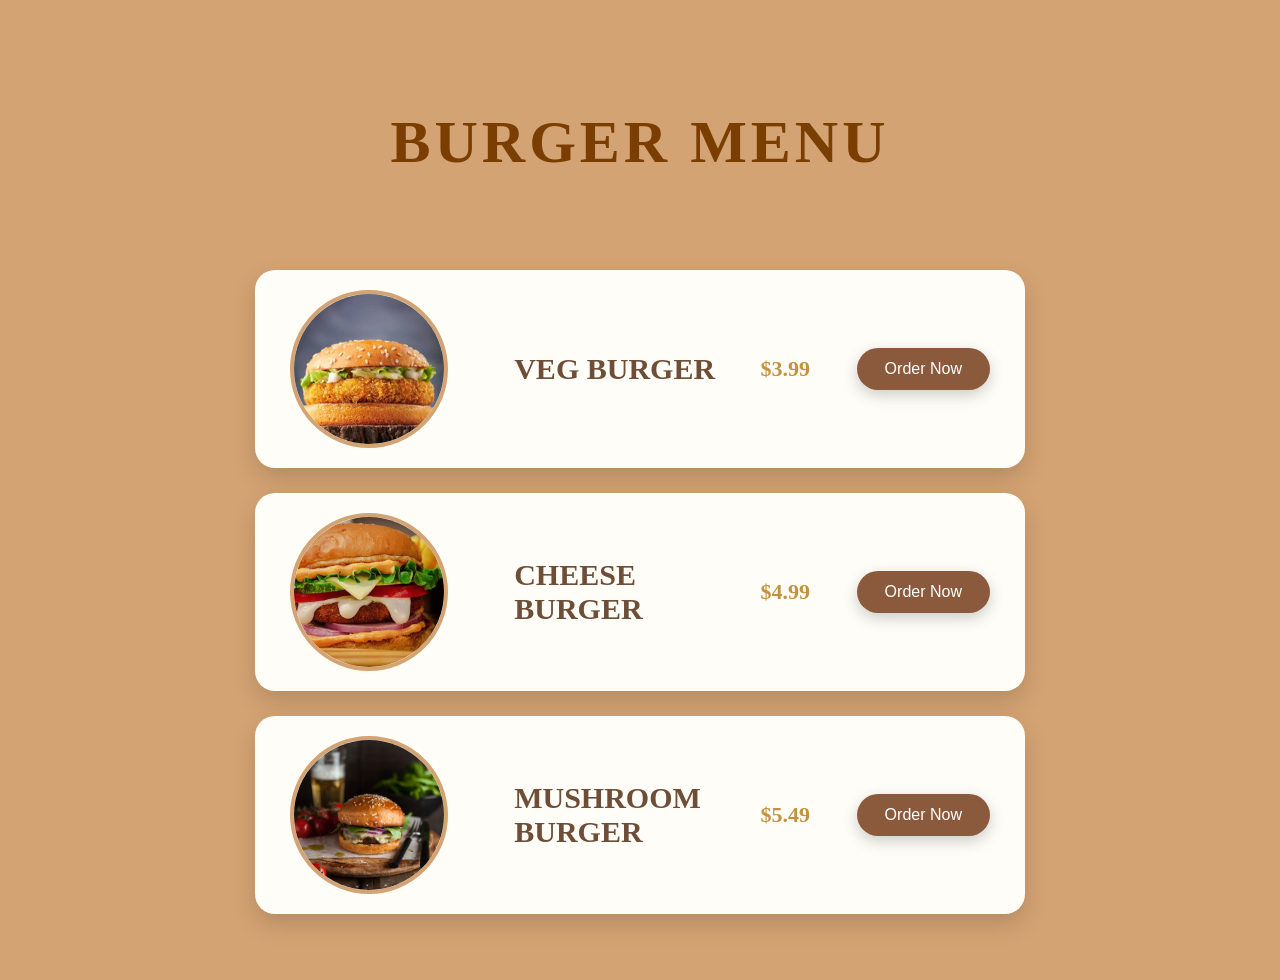
==== Burger.html @ 8842f86b "Frontend Completed" ====
<!DOCTYPE html>
<html lang="en">

<head>
    <meta charset="UTF-8">
    <title>Burger Menu</title>
    <link rel="stylesheet" href="CSS.css">
</head>

<body>

<section id="burger-menu">

<div class="title-box">
    <h1 class="burger-title">BURGER MENU</h1>
</div>

<div class="burger-panel">
    <img src="veg burger.jpg" alt="Veg Burger">
    <h3>VEG BURGER</h3>
    <p class="price">$3.99</p>
   <button class="order-btn" onclick="openPopup()">
    Order Now
</button>
</div>

<div class="burger-panel">
    <img src="Veg cheese burger.jpg" alt="Cheese Burger">
    <h3>CHEESE BURGER</h3>
    <p class="price">$4.99</p>
    <button class="order-btn" onclick="openPopup()">
    Order Now
</button>
</div>

<div class="burger-panel">
    <img src="mushrooms burger.jpg" alt="Mushroom Burger">
    <h3>MUSHROOM BURGER</h3>
    <p class="price">$5.49</p>
    <button class="order-btn" onclick="openPopup()">
    Order Now
</button>
</div>

</section>

<!-- Popup -->
<div id="orderPopup" class="popup">

    <div class="popup-content">
        <h2>☕ Order Confirmed!</h2>
        <p>Thank you for your order.</p>
        <p>Your delicious burger is being prepared.</p>
        <button onclick="closePopup()">OK</button>
    </div>
</div>

<script src="Java.js"></script>

</body>
</html>
---- CSS.css ----
:root{
    --brown:#6F4E37;
    --gold:#C4923E;
    --cream:#FFF8F0;
    --shadow:0 10px 25px rgba(0,0,0,.15);
    --radius:20px;
}

html{
    scroll-behavior:smooth;
}

*{
    transition:.3s;
}

body{
font-family:Bahnshrift Lights;
background:#FFF8F0;
color:#333;
margin:0;
}

nav{
display:flex;
justify-content:space-between;
align-items:center;
padding:20px 60px;
background:#6F4E37;
color:white;
}

nav ul {
    list-style: none;
    display: flex;
    gap: 100px;
    margin: 0;
    padding: 0;
}

nav ul li a {
    display: inline-block;
    padding: 20px 55px;
    background-color: #C4923E;
    color: white;
    text-decoration: none;
    border-radius: 20px;
    font-weight: bold;
    transition: 0.3s;
}

nav ul li a:hover {
    background-color: #8B5A2B;
    transform: translateY(-3px);
}

.hero {
    height: 90vh;
    display: flex;
    flex-direction: column;
    justify-content: center;
    align-items: center;
    font-size: 40px;   
    font-family: Impact;

    background-image: url("background.jpg");
    background-repeat: no-repeat;
    background-position: center;
    background-size: cover;

    color: #C4923E;
    text-align: center;
}

.hero h1 {
    font-size: 70px;
    color: #C4923E;
    font-weight: bold;
    -webkit-text-stroke: 2px #4E342E;

    animation: fadeUp 1.5s ease;
}

button{
    padding:12px 25px;
    background:#D97706;
    border:none;
    color:white;
    border-radius:30px;
    cursor:pointer;
    transition:.3s;

    box-shadow:0 5px 15px rgba(0,0,0,.2);
}

button:hover{
transform:scale(1.05);
box-shadow:0 8px 20px rgba(0,0,0,.3);
}

#menu {
    background-color: #F5E6D3;
    padding: 60px 20px;
    border-radius: 20px;
    margin: 40px;
    box-shadow: 0 4px 15px rgba(0, 0, 0, 0.2);
}

.card{
background:white;
padding:20px;
border-radius:15px;
box-shadow:0 5px 20px rgba(0,0,0,.1);
transition:.3s;
}

.card:hover{
transform:translateY(-8px);
}

.menu-categories{
    display:flex;
    justify-content:center;
    gap:30px;
    margin:40px 0;
    flex-wrap:wrap;
}

.category-card{
    width:250px;
    background:#FFF8F0;
    border-radius:15px;
    padding:25px;
    text-align:center;
    box-shadow:0 4px 12px rgba(0,0,0,0.15);
    transition:0.3s;
    cursor:pointer;
}

.category-card:hover{
    transform:translateY(-8px);
    background:#C4923E;
    color:white;
}

.category-card h3{
    font-size:28px;
    margin-bottom:10px;
}

.category-card p{
    font-size:16px;
    line-height:1.5;
}

#contact{
    background:#F8F1E7;
    padding:80px 50px;
}

.contact-title{
    text-align:center;
    font-size:50px;
    color:#6F4E37;
    margin-bottom:50px;
}

.contact-container{
    display:flex;
    justify-content:center;
    gap:35px;
    flex-wrap:wrap;
}

.contact-card{
    width:280px;
    background:white;
    padding:35px;
    border-radius:20px;
    text-align:center;
    box-shadow:0 10px 25px rgba(0,0,0,.15);
    transition:.4s;
}

.contact-card h3{
    font-size:28px;
    color:#6F4E37;
    margin-bottom:20px;
}

.contact-card p{
    font-size:18px;
    color:#555;
    line-height:1.8;
}

.contact-card:hover{
    transform:translateY(-15px);
    background:#C4923E;
    color:white;
    box-shadow:0 18px 40px rgba(0,0,0,.25);
}

.contact-card:hover h3{
    color:white;
}

.contact-card:hover p{
    color:white;
}

.category-link{
    text-decoration: none;
    color: inherit;
}

.category-card img {
    width: 100%;
    height: 200px;
    object-fit: cover;
    display: block;
    margin: 20px auto;
    border-radius: 50%;
}

.coffee-card:hover{
    transform:translateY(-10px);
    box-shadow:0 20px 35px rgba(0,0,0,.25);
}

.coffee-card:hover img{
    transform:scale(1.08);
    transition:.3s;
}

.coffee-card button:hover{
    background:#6F4E37;
}

.coffee-title{
    text-align: center;
    font-size: 50px;
    color: #6F4E37;
    margin-bottom: 20px;
}

.coffee-categories{
    display:flex;
    justify-content:center;
    gap:30px;
    flex-wrap:wrap;
    margin-top:50px;
}

#coffee-menu{
    background-color: #9A7B4F;
    min-height: 100vh;
    padding: 40px;
}

.coffee-panel{
    display: flex;
    align-items: center;
    justify-content: space-between;
    width: 650px;
    background: #FFF8F0;
    border-radius: 18px;
    padding: 20px 30px;
    box-shadow: 0 8px 20px rgba(0,0,0,.15);
    transition: .3s;
    margin: 20px auto;
}

.coffee-panel img{
    width: 150px;
    height: 150px;
    border-radius: 50%;
    object-fit: cover;
    margin-right: 30px;
    flex-shrink: 0;
}

.coffee-panel h3{
    width: 180px;
    font-size: 24px;
    color: #6F4E37;
}

.coffee-panel:hover{
    transform:translateY(-10px);
    box-shadow:0 15px 30px rgba(0,0,0,.25);
}

.coffee-panel:hover img{
    transform:scale(1.08);
    transition:.4s;
}

.coffee-link{
    text-decoration:none;
    color:inherit;
}

.price{
    width: 80px;
    text-align: left;
    font-size: 22px;
    color: #C4923E;
    font-weight: bold;
}

.order-btn{
    background:#8B5A3C;
    color:white;
    border:none;
    border-radius:30px;
    padding:12px 28px;
    min-width:130px;
    font-size:16px;
    cursor:pointer;
    box-shadow:0 5px 15px rgba(0,0,0,.2);
}

.order-btn:hover{
    background:#D9779B;
    transform:scale(1.05);
}

.popup{
    display:none;
    position:fixed;
    top:0;
    left:0;
    width:100%;
    height:100%;
    background:rgba(0,0,0,.6);
    justify-content:center;
    align-items:center;
    z-index:1000;
}

.popup-content{
    background:#FFF8F0;
    padding:40px;
    border-radius:20px;
    text-align:center;
    width:350px;
    box-shadow:0 15px 35px rgba(0,0,0,.3);
}

.popup-content h2{
    color:#6F4E37;
    margin-bottom:15px;
}

.popup-content p{
    font-size:18px;
    color:#555;
}

.burger-title{
    text-align:center;
    font-size:60px;
    color:#7A3E00;
    letter-spacing:4px;
    text-transform:uppercase;
    font-weight:bold;
    padding:15px 0;
    border-top:3px solid #D4A373;
    border-bottom:3px solid #D4A373;
    display:inline-block;
}

.title-box{
    text-align:center;
}

#burger-menu{
    background-color:#D4A373;
    min-height:100vh;
    padding:40px;
}
.burger-categories{
    display:flex;
    justify-content:center;
    gap:30px;
    flex-wrap:wrap;
    margin-top:50px;
}

.burger-panel{
    display:flex;
    align-items:center;
    justify-content:space-between;
    width:700px;
    background:#FFFDF8;
    border-radius:20px;
    padding:20px 35px;
    box-shadow:0 10px 25px rgba(0,0,0,.15);
    transition:.3s;
    margin:25px auto;
}

.burger-panel img{
    width:150px;
    height:150px;
    margin-right:50px;
    border-radius:50%;
    object-fit:cover;
    border:4px solid #D4A373;
    transition:.3s;
}

.burger-panel h3{
    width:230px;
    font-size:30px;
    color:#6F4E37;
}

.burger-panel:hover{
    transform:translateY(-10px);
    box-shadow:0 15px 30px rgba(0,0,0,.25);
}

.burger-panel:hover img{
    transform:scale(1.08);
    transition:.4s;
}

.burger-link{
    text-decoration:none;
    color:inherit;
}

.dessert-title{
    text-align:center;
    font-size:60px;
    color:#FF6EC7;
    letter-spacing:4px;
    text-transform:uppercase;
    font-weight:bold;
    padding:15px 0;
    border-top:3px solid #D4A373;
    border-bottom:3px solid #D4A373;
    display:inline-block;
}

.title-box{
    text-align:center;
}

#dessert-menu{
    background-color:#FADCE5;
    min-height:100vh;
    padding:40px;
}

.eggless{
    display: block;
    font-size: 18px;
    font-weight: normal;
    color: #C45A8B;
    margin-top: 5px;
}

.dessert-categories{
    display:flex;
    justify-content:center;
    gap:30px;
    flex-wrap:wrap;
    margin-top:50px;
}

.dessert-panel{
    display:flex;
    align-items:center;
    justify-content:space-between;
    width:700px;
    background:#FFFDF8;
    border-radius:20px;
    padding:20px 35px;
    box-shadow:0 10px 25px rgba(0,0,0,.15);
    transition:.3s;
    margin:25px auto;
}

.dessert-panel img{
    width:150px;
    height:150px;
    margin-right:50px;
    border-radius:50%;
    object-fit:cover;
    border:4px solid #FBA0E3;
    transition:.3s;
}

.dessert-panel h3{
    width:230px;
    font-size:30px;
    color:#C45A8B;
}

.dessert-panel:hover{
    transform:translateY(-10px);
    box-shadow:0 15px 30px rgba(0,0,0,.25);
}

.dessert-panel:hover img{
    transform:scale(1.08);
    transition:.4s;
}

.dessert-link{
    text-decoration:none;
    color:inherit;
}

footer{
    background:#4E342E;
    color:white;
    text-align:center;
    padding:50px 20px;
}

.footer-content h2{
    font-size:36px;
    margin-bottom:10px;
}

.footer-content p{
    font-size:18px;
    margin:8px 0;
}

.footer-links{
    margin:25px 0;
}

.footer-links a{
    color:#C4923E;
    text-decoration:none;
    margin:0 20px;
    font-size:18px;
    font-weight:bold;
}

.footer-links a:hover{
    color:white;
}

footer hr{
    width:70%;
    margin:30px auto;
    border:1px solid #C4923E;
}

.copyright{
    color:#DDD;
    font-size:16px;
}

@media (max-width:768px){

nav{
flex-direction:column;
}

.hero h1{
font-size:42px;
}

.category-card{
width:90%;
}

.coffee-panel,
.burger-panel,
.dessert-panel{
width:95%;
flex-direction:column;
text-align:center;
}

}

@keyframes fadeUp{
    from{
        opacity: 0;
        transform: translateY(40px);
    }
    to{
        opacity: 1;
        transform: translateY(0);
    }
}
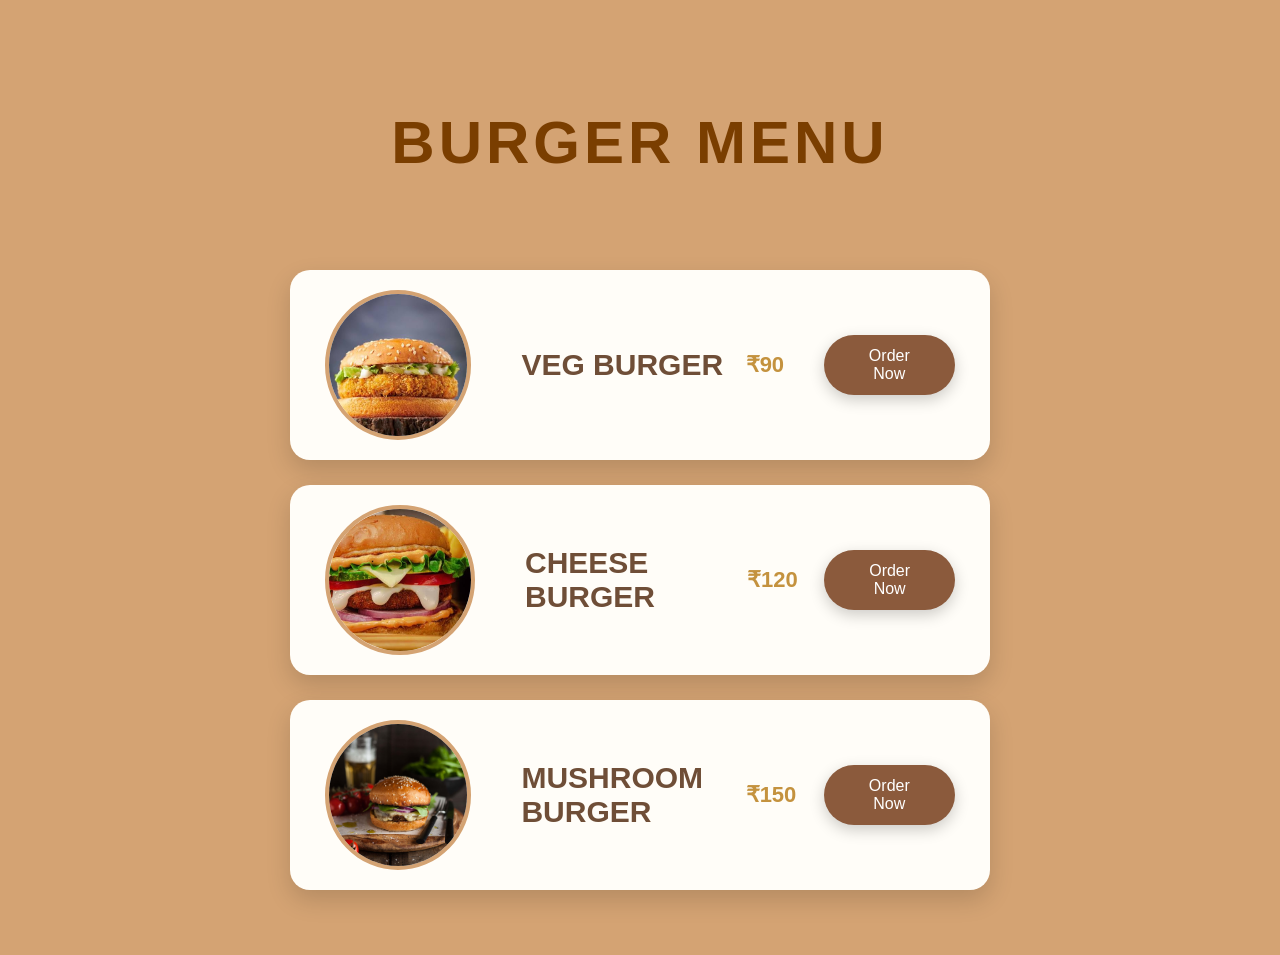
==== commit 3c3dc045: "Changed Currency" ====
--- a/Burger.html
+++ b/Burger.html
@@ -18,7 +18,7 @@
 <div class="burger-panel">
     <img src="veg burger.jpg" alt="Veg Burger">
     <h3>VEG BURGER</h3>
-    <p class="price">$3.99</p>
+    <p class="price">₹90</p>
    <button class="order-btn" onclick="openPopup()">
     Order Now
 </button>
@@ -27,7 +27,7 @@
 <div class="burger-panel">
     <img src="Veg cheese burger.jpg" alt="Cheese Burger">
     <h3>CHEESE BURGER</h3>
-    <p class="price">$4.99</p>
+    <p class="price">₹120</p>
     <button class="order-btn" onclick="openPopup()">
     Order Now
 </button>
@@ -36,7 +36,7 @@
 <div class="burger-panel">
     <img src="mushrooms burger.jpg" alt="Mushroom Burger">
     <h3>MUSHROOM BURGER</h3>
-    <p class="price">$5.49</p>
+    <p class="price">₹150</p>
     <button class="order-btn" onclick="openPopup()">
     Order Now
 </button>
--- a/CSS.css
+++ b/CSS.css
@@ -12,73 +12,82 @@
 
 *{
     transition:.3s;
+    box-sizing:border-box;
 }
 
 body{
-font-family:Bahnshrift Lights;
-background:#FFF8F0;
-color:#333;
-margin:0;
-}
+    font-family:Bahnshrift Lights, Arial, sans-serif;
+    background:#FFF8F0;
+    color:#333;
+    margin:0;
+}
+
+/* =========================
+   NAVIGATION
+========================= */
 
 nav{
-display:flex;
-justify-content:space-between;
-align-items:center;
-padding:20px 60px;
-background:#6F4E37;
-color:white;
-}
-
-nav ul {
-    list-style: none;
-    display: flex;
-    gap: 100px;
-    margin: 0;
-    padding: 0;
-}
-
-nav ul li a {
-    display: inline-block;
-    padding: 20px 55px;
-    background-color: #C4923E;
-    color: white;
-    text-decoration: none;
-    border-radius: 20px;
-    font-weight: bold;
-    transition: 0.3s;
-}
-
-nav ul li a:hover {
-    background-color: #8B5A2B;
-    transform: translateY(-3px);
-}
-
-.hero {
-    height: 90vh;
-    display: flex;
-    flex-direction: column;
-    justify-content: center;
-    align-items: center;
-    font-size: 40px;   
-    font-family: Impact;
-
-    background-image: url("background.jpg");
-    background-repeat: no-repeat;
-    background-position: center;
-    background-size: cover;
-
-    color: #C4923E;
-    text-align: center;
-}
-
-.hero h1 {
-    font-size: 70px;
-    color: #C4923E;
-    font-weight: bold;
-    -webkit-text-stroke: 2px #4E342E;
-
-    animation: fadeUp 1.5s ease;
+    display:flex;
+    justify-content:space-between;
+    align-items:center;
+    padding:20px 60px;
+    background:#6F4E37;
+    color:white;
+}
+
+nav ul{
+    list-style:none;
+    display:flex;
+    gap:100px;
+    margin:0;
+    padding:0;
+}
+
+nav ul li a{
+    display:inline-block;
+    padding:20px 55px;
+    background-color:#C4923E;
+    color:white;
+    text-decoration:none;
+    border-radius:20px;
+    font-weight:bold;
+    transition:.3s;
+}
+
+nav ul li a:hover{
+    background-color:#8B5A2B;
+    transform:translateY(-3px);
+}
+
+/* =========================
+   HERO
+========================= */
+
+.hero{
+    height:90vh;
+    display:flex;
+    flex-direction:column;
+    justify-content:center;
+    align-items:center;
+    font-size:40px;
+    font-family:Impact, sans-serif;
+
+    background-image:url("background.jpg");
+    background-repeat:no-repeat;
+    background-position:center;
+    background-size:cover;
+
+    color:#C4923E;
+    text-align:center;
+}
+
+.hero h1{
+    font-size:70px;
+    color:#C4923E;
+    font-weight:bold;
+    -webkit-text-stroke:2px #4E342E;
+
+    animation:fadeUp 1.5s ease;
 }
 
 button{
@@ -94,29 +103,38 @@
 }
 
 button:hover{
-transform:scale(1.05);
-box-shadow:0 8px 20px rgba(0,0,0,.3);
-}
-
-#menu {
-    background-color: #F5E6D3;
-    padding: 60px 20px;
-    border-radius: 20px;
-    margin: 40px;
-    box-shadow: 0 4px 15px rgba(0, 0, 0, 0.2);
+    transform:scale(1.05);
+    box-shadow:0 8px 20px rgba(0,0,0,.3);
+}
+
+/* =========================
+   MENU SECTION
+========================= */
+
+#menu{
+    background-color:#F5E6D3;
+    padding:60px 20px;
+    border-radius:20px;
+    margin:40px;
+    box-shadow:0 4px 15px rgba(0,0,0,.2);
 }
 
 .card{
-background:white;
-padding:20px;
-border-radius:15px;
-box-shadow:0 5px 20px rgba(0,0,0,.1);
-transition:.3s;
+    background:white;
+    padding:20px;
+    border-radius:15px;
+    box-shadow:0 5px 20px rgba(0,0,0,.1);
+    transition:.3s;
 }
 
 .card:hover{
-transform:translateY(-8px);
-}
+    transform:translateY(-8px);
+}
+
+/* =========================
+   MAIN CATEGORY CARDS
+   COFFEE / BURGER / DESSERT
+========================= */
 
 .menu-categories{
     display:flex;
@@ -132,8 +150,8 @@
     border-radius:15px;
     padding:25px;
     text-align:center;
-    box-shadow:0 4px 12px rgba(0,0,0,0.15);
-    transition:0.3s;
+    box-shadow:0 4px 12px rgba(0,0,0,.15);
+    transition:.3s;
     cursor:pointer;
 }
 
@@ -152,6 +170,24 @@
     font-size:16px;
     line-height:1.5;
 }
+
+.category-link{
+    text-decoration:none;
+    color:inherit;
+}
+
+.category-card img{
+    width:100%;
+    height:200px;
+    object-fit:cover;
+    display:block;
+    margin:20px auto;
+    border-radius:50%;
+}
+
+/* =========================
+   CONTACT
+========================= */
 
 #contact{
     background:#F8F1E7;
@@ -209,19 +245,9 @@
     color:white;
 }
 
-.category-link{
-    text-decoration: none;
-    color: inherit;
-}
-
-.category-card img {
-    width: 100%;
-    height: 200px;
-    object-fit: cover;
-    display: block;
-    margin: 20px auto;
-    border-radius: 50%;
-}
+/* =========================
+   COFFEE
+========================= */
 
 .coffee-card:hover{
     transform:translateY(-10px);
@@ -230,7 +256,6 @@
 
 .coffee-card:hover img{
     transform:scale(1.08);
-    transition:.3s;
 }
 
 .coffee-card button:hover{
@@ -238,10 +263,10 @@
 }
 
 .coffee-title{
-    text-align: center;
-    font-size: 50px;
-    color: #6F4E37;
-    margin-bottom: 20px;
+    text-align:center;
+    font-size:50px;
+    color:#6F4E37;
+    margin-bottom:20px;
 }
 
 .coffee-categories{
@@ -253,37 +278,39 @@
 }
 
 #coffee-menu{
-    background-color: #9A7B4F;
-    min-height: 100vh;
-    padding: 40px;
+    background-color:#9A7B4F;
+    min-height:100vh;
+    padding:40px;
 }
 
 .coffee-panel{
-    display: flex;
-    align-items: center;
-    justify-content: space-between;
-    width: 650px;
-    background: #FFF8F0;
-    border-radius: 18px;
-    padding: 20px 30px;
-    box-shadow: 0 8px 20px rgba(0,0,0,.15);
-    transition: .3s;
-    margin: 20px auto;
+    display:flex;
+    align-items:center;
+    justify-content:space-between;
+
+    width:650px;
+    background:#FFF8F0;
+    border-radius:18px;
+    padding:20px 30px;
+
+    box-shadow:0 8px 20px rgba(0,0,0,.15);
+    transition:.3s;
+    margin:20px auto;
 }
 
 .coffee-panel img{
-    width: 150px;
-    height: 150px;
-    border-radius: 50%;
-    object-fit: cover;
-    margin-right: 30px;
-    flex-shrink: 0;
+    width:150px;
+    height:150px;
+    border-radius:50%;
+    object-fit:cover;
+    margin-right:30px;
+    flex-shrink:0;
 }
 
 .coffee-panel h3{
-    width: 180px;
-    font-size: 24px;
-    color: #6F4E37;
+    width:180px;
+    font-size:24px;
+    color:#6F4E37;
 }
 
 .coffee-panel:hover{
@@ -293,7 +320,6 @@
 
 .coffee-panel:hover img{
     transform:scale(1.08);
-    transition:.4s;
 }
 
 .coffee-link{
@@ -302,11 +328,11 @@
 }
 
 .price{
-    width: 80px;
-    text-align: left;
-    font-size: 22px;
-    color: #C4923E;
-    font-weight: bold;
+    width:80px;
+    text-align:left;
+    font-size:22px;
+    color:#C4923E;
+    font-weight:bold;
 }
 
 .order-btn{
@@ -325,6 +351,10 @@
     background:#D9779B;
     transform:scale(1.05);
 }
+
+/* =========================
+   POPUP
+========================= */
 
 .popup{
     display:none;
@@ -358,6 +388,10 @@
     color:#555;
 }
 
+/* =========================
+   BURGER
+========================= */
+
 .burger-title{
     text-align:center;
     font-size:60px;
@@ -380,6 +414,7 @@
     min-height:100vh;
     padding:40px;
 }
+
 .burger-categories{
     display:flex;
     justify-content:center;
@@ -392,10 +427,12 @@
     display:flex;
     align-items:center;
     justify-content:space-between;
+
     width:700px;
     background:#FFFDF8;
     border-radius:20px;
     padding:20px 35px;
+
     box-shadow:0 10px 25px rgba(0,0,0,.15);
     transition:.3s;
     margin:25px auto;
@@ -424,13 +461,16 @@
 
 .burger-panel:hover img{
     transform:scale(1.08);
-    transition:.4s;
 }
 
 .burger-link{
     text-decoration:none;
     color:inherit;
 }
+
+/* =========================
+   DESSERT
+========================= */
 
 .dessert-title{
     text-align:center;
@@ -445,10 +485,6 @@
     display:inline-block;
 }
 
-.title-box{
-    text-align:center;
-}
-
 #dessert-menu{
     background-color:#FADCE5;
     min-height:100vh;
@@ -456,11 +492,11 @@
 }
 
 .eggless{
-    display: block;
-    font-size: 18px;
-    font-weight: normal;
-    color: #C45A8B;
-    margin-top: 5px;
+    display:block;
+    font-size:18px;
+    font-weight:normal;
+    color:#C45A8B;
+    margin-top:5px;
 }
 
 .dessert-categories{
@@ -475,10 +511,12 @@
     display:flex;
     align-items:center;
     justify-content:space-between;
+
     width:700px;
     background:#FFFDF8;
     border-radius:20px;
     padding:20px 35px;
+
     box-shadow:0 10px 25px rgba(0,0,0,.15);
     transition:.3s;
     margin:25px auto;
@@ -507,13 +545,16 @@
 
 .dessert-panel:hover img{
     transform:scale(1.08);
-    transition:.4s;
 }
 
 .dessert-link{
     text-decoration:none;
     color:inherit;
 }
+
+/* =========================
+   FOOTER
+========================= */
 
 footer{
     background:#4E342E;
@@ -559,37 +600,349 @@
     font-size:16px;
 }
 
+/* ==================================================
+   MOBILE RESPONSIVE DESIGN
+================================================== */
+
 @media (max-width:768px){
 
-nav{
-flex-direction:column;
-}
-
-.hero h1{
-font-size:42px;
-}
-
-.category-card{
-width:90%;
-}
-
-.coffee-panel,
-.burger-panel,
-.dessert-panel{
-width:95%;
-flex-direction:column;
-text-align:center;
-}
-
-}
+    /* ---------- NAV ---------- */
+
+    nav{
+        flex-direction:column;
+        padding:20px 15px;
+    }
+
+    nav ul{
+        width:100%;
+        justify-content:center;
+        gap:10px;
+        flex-wrap:wrap;
+    }
+
+    nav ul li a{
+        padding:12px 20px;
+        font-size:16px;
+    }
+
+    /* ---------- HERO ---------- */
+
+    .hero{
+        height:80vh;
+        padding:20px;
+        font-size:25px;
+    }
+
+    .hero h1{
+        font-size:32px;
+        -webkit-text-stroke:1px #C43A10;
+        text-shadow:none;   
+    }
+
+    /* ---------- MAIN MENU ---------- */
+
+    #menu{
+        margin:0;
+        padding:40px 15px;
+        border-radius:0;
+    }
+
+    .menu-categories{
+        width:100%;
+        display:flex;
+        flex-direction:column;
+        align-items:center;
+        gap:25px;
+        margin:30px 0;
+    }
+
+    /*
+       THIS FIXES THE WIDTH OF
+       COFFEE / BURGER / DESSERT CARDS
+    */
+
+    .category-card{
+        width:calc(100% - 30px);
+        max-width:500px;
+        min-height:330px;
+
+        padding:25px 20px;
+
+        display:flex;
+        flex-direction:column;
+        justify-content:center;
+        align-items:center;
+
+        text-align:center;
+        border-radius:22px;
+    }
+
+    .category-card img{
+        width:180px;
+        height:180px;
+        margin:10px auto 20px;
+    }
+
+    .category-card h3{
+        font-size:32px;
+        margin:5px 0;
+    }
+
+    .category-card p{
+        font-size:16px;
+    }
+
+    /* ---------- CONTACT ---------- */
+
+    #contact{
+        padding:50px 15px;
+    }
+
+    .contact-title{
+        font-size:42px;
+    }
+
+    .contact-container{
+        gap:25px;
+    }
+
+    .contact-card{
+        width:calc(100% - 20px);
+        max-width:500px;
+        padding:30px 20px;
+    }
+
+    /* ---------- COFFEE MENU ---------- */
+
+    #coffee-menu{
+        padding:30px 10px;
+    }
+
+    .coffee-title{
+        font-size:40px;
+    }
+
+    .coffee-categories{
+        margin-top:30px;
+        gap:15px;
+    }
+
+    .coffee-panel{
+        width:calc(100% - 20px);
+        max-width:600px;
+        min-height:320px;
+
+        display:flex;
+        flex-direction:column;
+        justify-content:center;
+        align-items:center;
+
+        text-align:center;
+        padding:25px 20px;
+        margin:15px auto;
+    }
+
+    .coffee-panel img{
+        width:130px;
+        height:130px;
+        margin:0 0 15px 0;
+    }
+
+    .coffee-panel h3{
+        width:100%;
+        min-height:55px;
+        margin:5px 0;
+
+        display:flex;
+        justify-content:center;
+        align-items:center;
+
+        font-size:22px;
+    }
+
+    .price{
+        width:auto;
+        text-align:center;
+        margin:5px 0 12px;
+        font-size:18px;
+    }
+
+    .order-btn{
+        min-width:110px;
+        padding:9px 20px;
+        font-size:14px;
+    }
+
+    /* ---------- BURGER MENU ---------- */
+
+    #burger-menu{
+        padding:30px 10px;
+    }
+
+    .burger-title{
+        font-size:42px;
+        letter-spacing:2px;
+    }
+
+    .burger-categories{
+        margin-top:30px;
+        gap:15px;
+    }
+
+    .burger-panel{
+        width:calc(100% - 20px);
+        max-width:600px;
+        min-height:320px;
+
+        display:flex;
+        flex-direction:column;
+        justify-content:center;
+        align-items:center;
+
+        text-align:center;
+        padding:25px 20px;
+        margin:15px auto;
+    }
+
+    .burger-panel img{
+        width:130px;
+        height:130px;
+        margin:0 0 15px 0;
+    }
+
+    .burger-panel h3{
+        width:100%;
+        min-height:55px;
+        margin:5px 0;
+
+        display:flex;
+        justify-content:center;
+        align-items:center;
+
+        font-size:22px;
+    }
+
+    /* ---------- DESSERT MENU ---------- */
+
+    #dessert-menu{
+        padding:30px 10px;
+    }
+
+    .dessert-title{
+        font-size:42px;
+        letter-spacing:2px;
+    }
+
+    .dessert-categories{
+        margin-top:30px;
+        gap:15px;
+    }
+
+    .dessert-panel{
+        width:calc(100% - 20px);
+        max-width:600px;
+        min-height:320px;
+
+        display:flex;
+        flex-direction:column;
+        justify-content:center;
+        align-items:center;
+
+        text-align:center;
+        padding:25px 20px;
+        margin:15px auto;
+    }
+
+    .dessert-panel img{
+        width:130px;
+        height:130px;
+        margin:0 0 15px 0;
+    }
+
+    .dessert-panel h3{
+        width:100%;
+        min-height:55px;
+        margin:5px 0;
+
+        display:flex;
+        justify-content:center;
+        align-items:center;
+
+        font-size:22px;
+    }
+
+    .eggless{
+        font-size:14px;
+    }
+
+    /* ---------- POPUP ---------- */
+
+    .popup-content{
+        width:calc(100% - 40px);
+        max-width:350px;
+        padding:30px 20px;
+    }
+
+    /* ---------- FOOTER ---------- */
+
+    footer{
+        padding:40px 15px;
+    }
+
+    .footer-content h2{
+        font-size:30px;
+    }
+
+    .footer-links a{
+        margin:10px;
+        display:inline-block;
+    }
+}
+
+/* =========================
+   EXTRA SMALL PHONES
+========================= */
+
+@media (max-width:400px){
+
+    .category-card{
+        width:calc(100% - 1px);
+        min-height:300px;
+    }
+
+    .category-card img{
+        width:150px;
+        height:150px;
+    }
+
+    .category-card h3{
+        font-size:28px;
+    }
+
+    .hero h1{
+        font-size:36px;
+    }
+
+    .coffee-panel,
+    .burger-panel,
+    .dessert-panel{
+        width:calc(100% - 10px);
+    }
+}
+
+/* =========================
+   ANIMATION
+========================= */
 
 @keyframes fadeUp{
+
     from{
-        opacity: 0;
-        transform: translateY(40px);
-    }
+        opacity:0;
+        transform:translateY(40px);
+    }
+
     to{
-        opacity: 1;
-        transform: translateY(0);
-    }
-}
+        opacity:1;
+        transform:translateY(0);
+    }
+}
